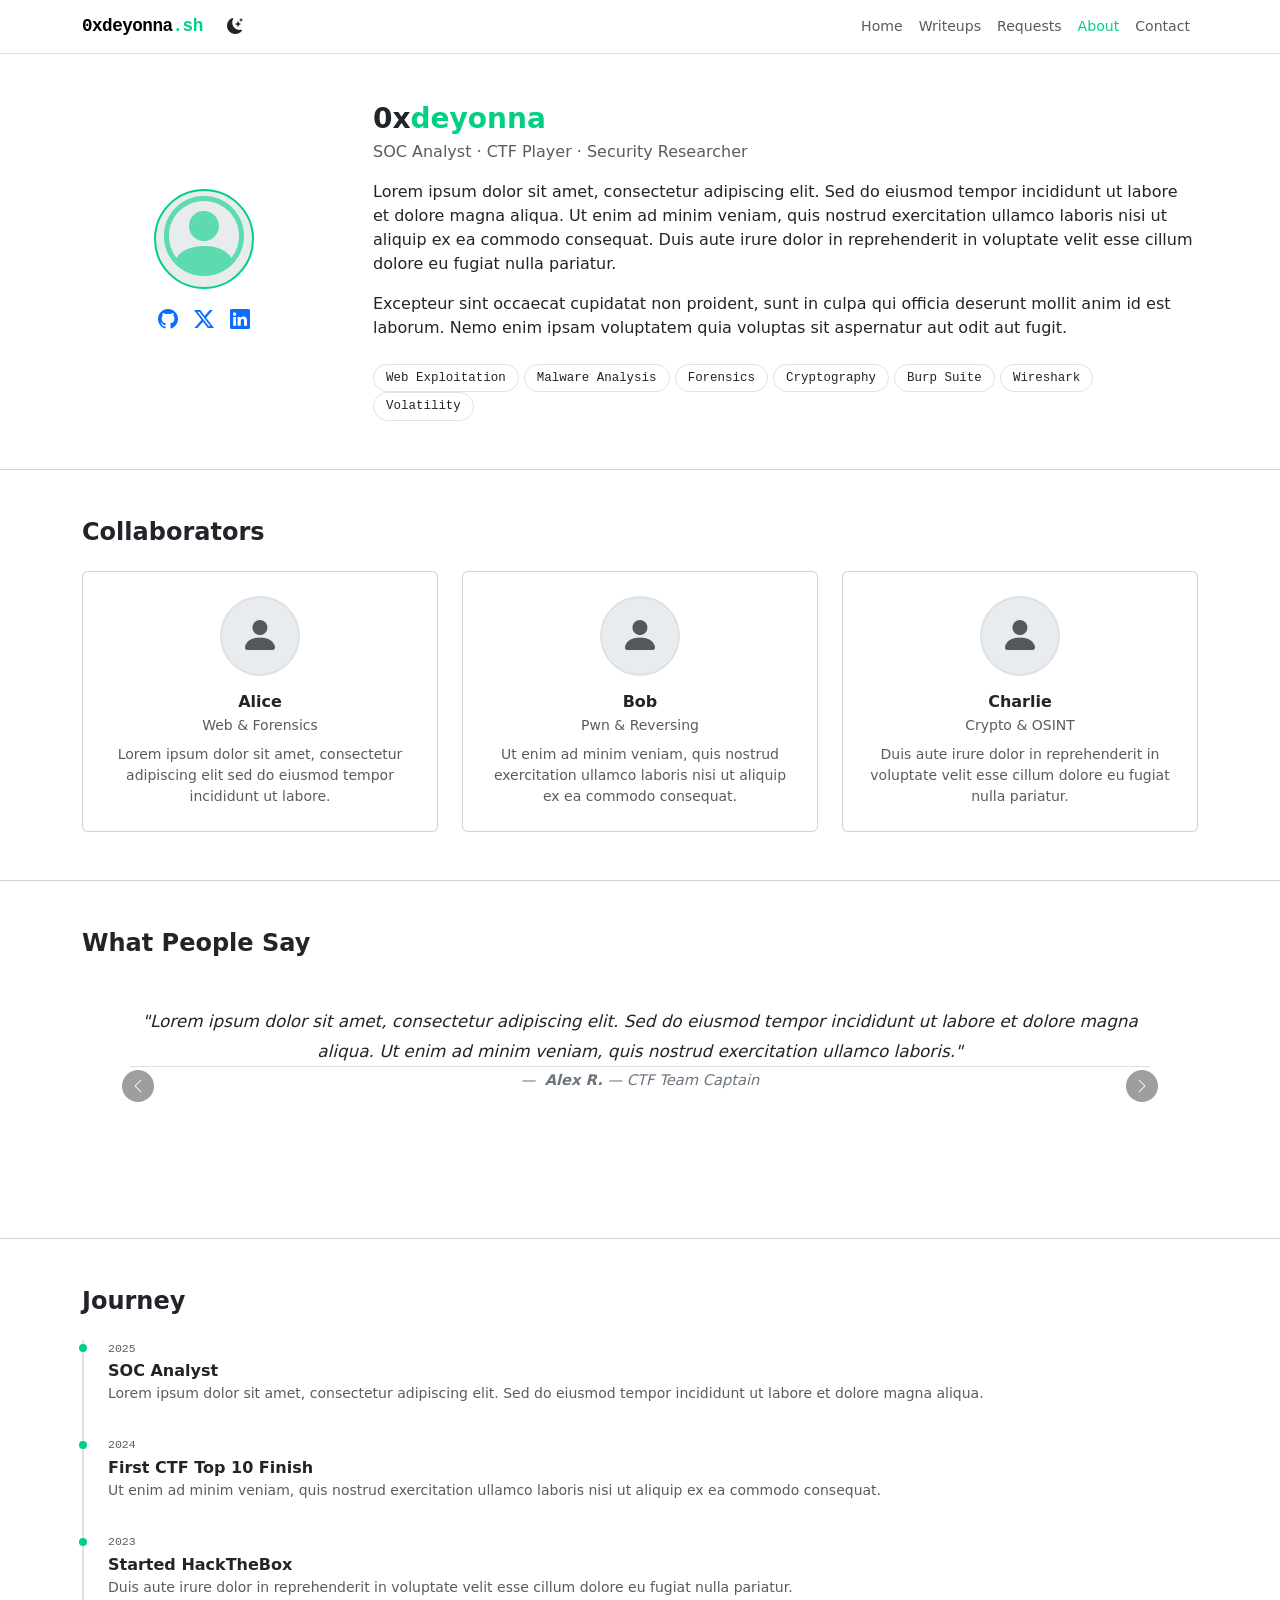
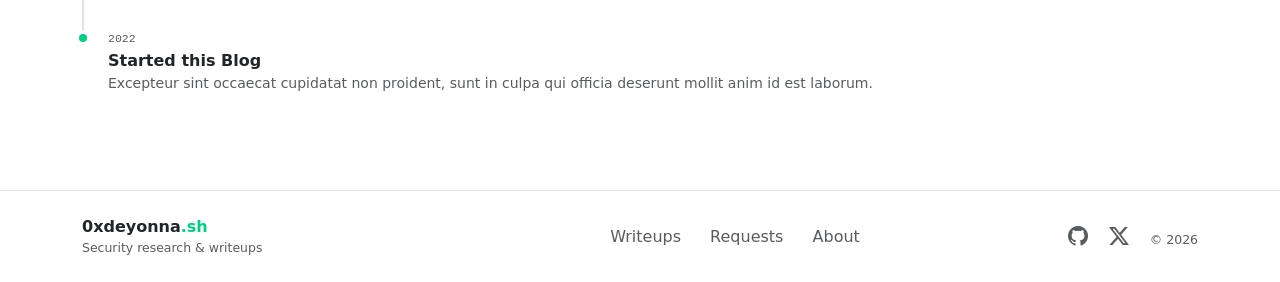
==== about.html @ a7435c8e "added about page" ====
<!DOCTYPE html>
<html lang="en">
<head>
    <meta name="viewport" content="width=device-width, initial-scale=1.0">
    <meta name="description" content="0xdeyonna — A personal cybersecurity blog covering web, pwn, crypto, forensics, and more.">
    <meta name="author" content="Deyonna">
    <meta name="keywords" content="CTF, writeups, cybersecurity, hacking, web exploitation, binary exploitation">
    <meta charset="UTF-8">

    <title>0xdeyonna</title>

    <!-- Bootstrap 5.3 CSS -->
    <link href="https://cdn.jsdelivr.net/npm/bootstrap@5.3.3/dist/css/bootstrap.min.css" rel="stylesheet">
    <!-- Bootstrap Icons -->
    <link rel="stylesheet" href="https://cdn.jsdelivr.net/npm/bootstrap-icons@1.11.3/font/bootstrap-icons.min.css">
    <!-- Custom CSS -->
    <link rel="stylesheet" href="css/common.css">
    <link rel="stylesheet" href="css/style.css">
    <link rel="stylesheet" href="css/contact.css">
    <link rel="stylesheet" href="css/about.css">
    <script src="https://cdn.jsdelivr.net/npm/bootstrap@5.3.3/dist/js/bootstrap.bundle.min.js" defer></script>
    <!-- jQuery -->
    <script src="https://ajax.googleapis.com/ajax/libs/jquery/3.7.1/jquery.min.js" defer></script>
    <!-- Custom JS -->
  <script src="js/theme.js"      defer></script>
  <script src="js/components.js" defer></script>
</head>
<body class="d-flex flex-column min-vh-100">

  <div id="navbar-placeholder"></div>

  <main id="main-content" class="flex-grow-1">

    <!-- ── Bio section ──────────────────────────────────────────── -->
    <section id="bio" class="py-5" aria-labelledby="bio-heading">
      <div class="container">
        <div class="row align-items-center g-5">

          <div class="col-lg-3 text-center">
            <div class="avatar-wrap mx-auto mb-3">
              <i class="bi bi-person-circle" aria-hidden="true"
                 style="font-size:5rem; opacity:.6;"></i>
            </div>
            <!-- Social links -->
            <div class="d-flex justify-content-center gap-3">
              <a href="https://github.com/"
                 target="_blank" rel="noopener noreferrer"
                 aria-label="GitHub profile (opens in new tab)"
                 class="social-icon" title="GitHub">
                <i class="bi bi-github fs-5" aria-hidden="true"></i>
              </a>
              <a href="https://twitter.com/"
                 target="_blank" rel="noopener noreferrer"
                 aria-label="Twitter / X profile (opens in new tab)"
                 class="social-icon" title="Twitter / X">
                <i class="bi bi-twitter-x fs-5" aria-hidden="true"></i>
              </a>
              <a href="https://linkedin.com/"
                 target="_blank" rel="noopener noreferrer"
                 aria-label="LinkedIn profile (opens in new tab)"
                 class="social-icon" title="LinkedIn">
                <i class="bi bi-linkedin fs-5" aria-hidden="true"></i>
              </a>
            </div>
          </div>

          <div class="col-lg-9">
            <h1 id="bio-heading" class="h3 fw-bold mb-1">
              0x<span class="accent">deyonna</span>
            </h1>
            <p class="text-muted mb-3">SOC Analyst · CTF Player · Security Researcher</p>
            <p class="mb-3">
              Lorem ipsum dolor sit amet, consectetur adipiscing elit. Sed do eiusmod
              tempor incididunt ut labore et dolore magna aliqua. Ut enim ad minim veniam,
              quis nostrud exercitation ullamco laboris nisi ut aliquip ex ea commodo
              consequat. Duis aute irure dolor in reprehenderit in voluptate velit esse
              cillum dolore eu fugiat nulla pariatur.
            </p>
            <p class="mb-4">
              Excepteur sint occaecat cupidatat non proident, sunt in culpa qui officia
              deserunt mollit anim id est laborum. Nemo enim ipsam voluptatem quia voluptas
              sit aspernatur aut odit aut fugit.
            </p>

            <!-- Skill chips -->
            <div role="list" aria-label="Skills and tools">
              <span class="skill-chip" role="listitem">Web Exploitation</span>
              <span class="skill-chip" role="listitem">Malware Analysis</span>
              <span class="skill-chip" role="listitem">Forensics</span>
              <span class="skill-chip" role="listitem">Cryptography</span>
              <span class="skill-chip" role="listitem">Burp Suite</span>
              <span class="skill-chip" role="listitem">Wireshark</span>
              <span class="skill-chip" role="listitem">Volatility</span>
            </div>
          </div>

        </div>
      </div>
    </section>

    <!-- ── Team / Collaborators ──────────────────────────────────── -->
    <section id="team" class="py-5" aria-labelledby="team-heading">
      <div class="container">
        <h2 id="team-heading" class="h4 fw-bold mb-4">Collaborators</h2>

        <div class="row g-4">

          <!-- Card 1 -->
          <div class="col-12 col-sm-6 col-lg-4">
            <article class="team-card card h-100 text-center p-4"
                     aria-label="Team member: Alice">
              <div class="team-avatar mx-auto mb-3">
                <i class="bi bi-person-fill" aria-hidden="true"
                   style="font-size:2.5rem;"></i>
              </div>
              <h3 class="h6 fw-bold mb-1">Alice</h3>
              <p class="text-muted small mb-2">Web &amp; Forensics</p>
              <p class="text-muted small mb-0">
                Lorem ipsum dolor sit amet, consectetur adipiscing elit sed do eiusmod
                tempor incididunt ut labore.
              </p>
            </article>
          </div>

          <!-- Card 2 -->
          <div class="col-12 col-sm-6 col-lg-4">
            <article class="team-card card h-100 text-center p-4"
                     aria-label="Team member: Bob">
              <div class="team-avatar mx-auto mb-3">
                <i class="bi bi-person-fill" aria-hidden="true"
                   style="font-size:2.5rem;"></i>
              </div>
              <h3 class="h6 fw-bold mb-1">Bob</h3>
              <p class="text-muted small mb-2">Pwn &amp; Reversing</p>
              <p class="text-muted small mb-0">
                Ut enim ad minim veniam, quis nostrud exercitation ullamco laboris nisi
                ut aliquip ex ea commodo consequat.
              </p>
            </article>
          </div>

          <!-- Card 3 -->
          <div class="col-12 col-sm-6 col-lg-4">
            <article class="team-card card h-100 text-center p-4"
                     aria-label="Team member: Charlie">
              <div class="team-avatar mx-auto mb-3">
                <i class="bi bi-person-fill" aria-hidden="true"
                   style="font-size:2.5rem;"></i>
              </div>
              <h3 class="h6 fw-bold mb-1">Charlie</h3>
              <p class="text-muted small mb-2">Crypto &amp; OSINT</p>
              <p class="text-muted small mb-0">
                Duis aute irure dolor in reprehenderit in voluptate velit esse cillum
                dolore eu fugiat nulla pariatur.
              </p>
            </article>
          </div>

        </div>
      </div>
    </section>

    <!-- ── Testimonials carousel ─────────────────────────────────── -->
    <section id="testimonials" class="py-5" aria-labelledby="testimonials-heading">
      <div class="container">
        <h2 id="testimonials-heading" class="h4 fw-bold mb-4">What People Say</h2>

        <div id="testimonialCarousel"
             class="carousel slide testimonial-carousel"
             data-bs-ride="carousel"
             aria-label="Testimonials carousel">

          <div class="carousel-inner">

            <div class="carousel-item active">
              <blockquote class="testimonial-slide text-center px-md-5">
                <p class="testimonial-text mb-3">
                  "Lorem ipsum dolor sit amet, consectetur adipiscing elit. Sed do
                  eiusmod tempor incididunt ut labore et dolore magna aliqua. Ut enim
                  ad minim veniam, quis nostrud exercitation ullamco laboris."
                </p>
                <footer class="blockquote-footer">
                  <strong>Alex R.</strong>
                  <cite title="Title"> — CTF Team Captain</cite>
                </footer>
              </blockquote>
            </div>

            <div class="carousel-item">
              <blockquote class="testimonial-slide text-center px-md-5">
                <p class="testimonial-text mb-3">
                  "Duis aute irure dolor in reprehenderit in voluptate velit esse cillum
                  dolore eu fugiat nulla pariatur. Excepteur sint occaecat cupidatat non
                  proident, sunt in culpa qui officia deserunt mollit anim."
                </p>
                <footer class="blockquote-footer">
                  <strong>Morgan T.</strong>
                  <cite title="Title"> — Security Researcher</cite>
                </footer>
              </blockquote>
            </div>

            <div class="carousel-item">
              <blockquote class="testimonial-slide text-center px-md-5">
                <p class="testimonial-text mb-3">
                  "Nemo enim ipsam voluptatem quia voluptas sit aspernatur aut odit aut
                  fugit, sed quia consequuntur magni dolores eos qui ratione voluptatem
                  sequi nesciunt."
                </p>
                <footer class="blockquote-footer">
                  <strong>Jamie K.</strong>
                  <cite title="Title"> — SOC Analyst</cite>
                </footer>
              </blockquote>
            </div>

          </div>

          <!-- Controls -->
          <button class="carousel-control-prev"
                  type="button"
                  data-bs-target="#testimonialCarousel"
                  data-bs-slide="prev"
                  aria-label="Previous testimonial">
            <span class="carousel-control-prev-icon" aria-hidden="true"></span>
          </button>
          <button class="carousel-control-next"
                  type="button"
                  data-bs-target="#testimonialCarousel"
                  data-bs-slide="next"
                  aria-label="Next testimonial">
            <span class="carousel-control-next-icon" aria-hidden="true"></span>
          </button>

          <!-- Indicators -->
          <div class="carousel-indicators">
            <button type="button"
                    data-bs-target="#testimonialCarousel"
                    data-bs-slide-to="0"
                    class="active"
                    aria-current="true"
                    aria-label="Go to testimonial 1"></button>
            <button type="button"
                    data-bs-target="#testimonialCarousel"
                    data-bs-slide-to="1"
                    aria-label="Go to testimonial 2"></button>
            <button type="button"
                    data-bs-target="#testimonialCarousel"
                    data-bs-slide-to="2"
                    aria-label="Go to testimonial 3"></button>
          </div>

        </div>
      </div>
    </section>

    <!-- ── Timeline ───────────────────────────────────────────────── -->
    <section id="timeline" class="py-5" aria-labelledby="timeline-heading">
      <div class="container">
        <h2 id="timeline-heading" class="h4 fw-bold mb-4">Journey</h2>

        <ol class="timeline list-unstyled" aria-label="Career and learning timeline">

          <li class="timeline-item">
            <span class="timeline-dot" aria-hidden="true"></span>
            <div class="timeline-date">2025</div>
            <div class="timeline-content">
              <strong>SOC Analyst</strong>
              <p class="text-muted small mb-0">
                Lorem ipsum dolor sit amet, consectetur adipiscing elit. Sed do eiusmod
                tempor incididunt ut labore et dolore magna aliqua.
              </p>
            </div>
          </li>

          <li class="timeline-item">
            <span class="timeline-dot" aria-hidden="true"></span>
            <div class="timeline-date">2024</div>
            <div class="timeline-content">
              <strong>First CTF Top 10 Finish</strong>
              <p class="text-muted small mb-0">
                Ut enim ad minim veniam, quis nostrud exercitation ullamco laboris nisi
                ut aliquip ex ea commodo consequat.
              </p>
            </div>
          </li>

          <li class="timeline-item">
            <span class="timeline-dot" aria-hidden="true"></span>
            <div class="timeline-date">2023</div>
            <div class="timeline-content">
              <strong>Started HackTheBox</strong>
              <p class="text-muted small mb-0">
                Duis aute irure dolor in reprehenderit in voluptate velit esse cillum
                dolore eu fugiat nulla pariatur.
              </p>
            </div>
          </li>

          <li class="timeline-item">
            <span class="timeline-dot" aria-hidden="true"></span>
            <div class="timeline-date">2022</div>
            <div class="timeline-content">
              <strong>Started this Blog</strong>
              <p class="text-muted small mb-0">
                Excepteur sint occaecat cupidatat non proident, sunt in culpa qui
                officia deserunt mollit anim id est laborum.
              </p>
            </div>
          </li>

        </ol>
      </div>
    </section>

  </main>

  <div id="footer-placeholder"></div>

</body>
</html>
---- css/common.css ----
/* ── CSS Variables ───────────────────────────────────────────── */
:root {
  --accent:     #00d084;
  --accent-dim: rgba(0, 208, 132, 0.12);
  --font-mono:  'Courier New', Courier, monospace;
}

/* ── Accent utility ──────────────────────────────────────────── */
.accent { color: var(--accent); }

/* ── Navbar ──────────────────────────────────────────────────── */
.navbar {
  border-bottom: 1px solid var(--bs-border-color);
  backdrop-filter: blur(6px);
}

.navbar-brand {
  font-family: var(--font-mono);
  font-weight: 700;
  font-size:   1.1rem;
  letter-spacing: -.5px;
}

.navbar-brand span { color: var(--accent); }

.nav-link {
  font-size:  .88rem;
  font-weight: 500;
  transition: color .15s;
}

.nav-link:hover,
.nav-link.active { color: var(--accent) !important; }

#dark-mode-toggle {
  font-size:   1rem;
  line-height: 1;
  border:      none;
  background:  transparent;
  color:       var(--bs-body-color);
  transition:  color .15s;
}

#dark-mode-toggle:hover { color: var(--accent); }

/* ── Footer ──────────────────────────────────────────────────── */
footer { border-top: 1px solid var(--bs-border-color); }

.footer-link {
  color:           var(--bs-secondary-color);
  text-decoration: none;
  transition:      color .15s;
}

.footer-link:hover { color: var(--accent); }
---- css/style.css ----
#hero {
  padding-top:    5rem;
  padding-bottom: 2.5rem;
}

#hero h1 {
  font-size:      clamp(1.8rem, 5vw, 2.8rem);
  font-weight:    800;
  letter-spacing: -.04em;
  line-height:    1.15;
}

.hero-lead {
  max-width:  560px;
  color:      var(--bs-secondary-color);
  font-size:  .9375rem;
}

/* ── CTFtime section ───────────────────────────────────────────── */

.ctf-card .card-title a {
  text-decoration: none;
  font-weight:     600;
  color:           var(--bs-body-color);
}

.ctf-card .card-title a:hover { color: var(--accent); }

.ctf-card .badge {
  font-size:   .68rem;
  font-family: var(--font-mono);
}

/* ── Latest Activity section ───────────────────────────────────── */

.activity-item {
  display:      flex;
  align-items:  flex-start;
  gap:          .75rem;
  padding:      .75rem 0;
  border-bottom: 1px solid var(--bs-border-color-translucent);
}

.activity-item:last-child { border-bottom: none; }

.activity-dot {
  width:  10px;
  height: 10px;
  border-radius: 50%;
  background-color: var(--accent);
  flex-shrink: 0;
  margin-top:  .45rem;
}
---- css/contact.css ----
/* ── Social / contact links ─────────────────────────────────────
   Bootstrap has no built-in "social card link" component, so this
   is fully custom. Border-radius uses Bootstrap's own --bs-border-radius-lg
   so it stays in sync with the rest of the theme.                  */
.contact-link {
  display:         flex;
  align-items:     center;
  padding:         .9rem 1rem;
  border:          1px solid var(--bs-border-color);
  border-radius:   var(--bs-border-radius-lg);
  text-decoration: none;
  color:           var(--bs-body-color);
  transition:      border-color .15s, color .15s;
}

.contact-link:hover {
  border-color: var(--accent);
  color:        var(--accent);
}

/* ── Form controls ──────────────────────────────────────────────
   Bootstrap already sets border, background, padding, and base
   transition on .form-control. We only override:
     1. font-size — intentionally smaller than Bootstrap's 1rem
     2. border-radius — rounder than Bootstrap's default 0.375rem
     3. focus ring — swap Bootstrap's blue for the site accent      */
.contact-form .form-control {
  font-size:    .875rem;
  border-radius: var(--bs-border-radius-lg);
}

.contact-form .form-control:focus {
  border-color: var(--accent);
  box-shadow:   0 0 0 3px rgba(0, 208, 132, .15);
}

/* ── Accent button ──────────────────────────────────────────────
   Bootstrap has no green accent variant — .btn-success is a
   different shade. This is a fully custom variant.                 */
.btn-accent {
  background:    var(--accent);
  color:         #000;
  border:        none;
  font-weight:   600;
  border-radius: var(--bs-border-radius-lg);
  transition:    opacity .15s, transform .1s;
}

.btn-accent:hover,
.btn-accent:focus {
  opacity:   .85;
  color:     #000;
  transform: translateY(-1px);
}
/* ── Google Maps embed ─────────────────────────────────────────── */
#maps-section {
  padding:    2.5rem 0;
  border-top: 1px solid var(--bs-border-color-translucent);
}

.map-wrapper {
  border-radius: var(--radius);
  overflow:      hidden;
  border:        1px solid var(--bs-border-color);
}

.map-wrapper iframe {
  display: block;
  width:   100%;
  height:  320px;
}

/* ── Confirmation modal ─────────────────────────────────────────
   Bootstrap handles the modal shell. These rules only touch things
   Bootstrap doesn't style: accent-colored title, divider rows in
   the summary, and the mono uppercase label style.                 */
#confirmModal .modal-title {
  color: var(--accent);
}

.confirm-detail {
  font-size:     .875rem;
  padding:       .5rem 0;
  border-bottom: 1px solid var(--bs-border-color-translucent);
}

.confirm-detail:last-child { border-bottom: none; }

.confirm-label {
  font-family:    var(--font-mono);
  font-size:      .7rem;
  text-transform: uppercase;
  letter-spacing: .07em;
  color:          var(--bs-secondary-color);
}
---- css/about.css ----
#about-header {
  padding: 4rem 0 2rem;
  border-bottom: 1px solid var(--bs-border-color-translucent);
}

/* ── Bio section ───────────────────────────────────────────────── */
#bio { padding: 3rem 0; }

.avatar-wrap {
  width:         100px;
  height:        100px;
  border-radius: 50%;
  background-color: var(--bs-secondary-bg);
  border:        2px solid var(--accent);
  display:       flex;
  align-items:   center;
  justify-content: center;
  font-size:     2.5rem;
  color:         var(--accent);
  flex-shrink:   0;
}

/* ── Skills chips ──────────────────────────────────────────────── */
#skills {
  padding:    2.5rem 0;
  border-top: 1px solid var(--bs-border-color-translucent);
}

.skill-chip {
  display:       inline-block;
  padding:       .25rem .75rem;
  border:        1px solid var(--bs-border-color);
  border-radius: 2rem;
  font-size:     .78rem;
  font-family:   var(--font-mono);
  transition:    border-color var(--transition), color var(--transition);
}

.skill-chip:hover {
  border-color: var(--accent);
  color:        var(--accent);
}

/* ── Team grid cards ───────────────────────────────────────────── */
#team {
  padding:    2.5rem 0;
  border-top: 1px solid var(--bs-border-color-translucent);
}

.team-card {
  text-align: center;
  padding:    1.5rem;
}

.team-avatar {
  width:         80px;
  height:        80px;
  border-radius: 50%;
  background-color: var(--bs-secondary-bg);
  border:        2px solid var(--bs-border-color);
  display:       flex;
  align-items:   center;
  justify-content: center;
  font-size:     2rem;
  color:         var(--bs-secondary-color);
  margin:        0 auto 1rem;
  transition:    border-color var(--transition);
}

.team-card:hover .team-avatar { border-color: var(--accent); }

.team-role {
  font-size:   .8rem;
  font-family: var(--font-mono);
  color:       var(--accent);
}

/* ── Carousel ──────────────────────────────────────────────────── */
#testimonials {
  padding:    2.5rem 0;
  border-top: 1px solid var(--bs-border-color-translucent);
}

.carousel-item blockquote {
  font-size:   1.05rem;
  font-style:  italic;
  line-height: 1.8;
}

.carousel-item .cite {
  font-size:   .8rem;
  font-family: var(--font-mono);
  color:       var(--accent);
}

.carousel-control-prev,
.carousel-control-next {
  width:   10%;
  opacity: 0.85;
}

.carousel-control-prev-icon,
.carousel-control-next-icon {
  background-color: rgba(0, 0, 0, 0.45);
  border-radius:    50%;
  padding:          1rem;
  background-size:  50%;
}

.carousel-control-prev:hover .carousel-control-prev-icon,
.carousel-control-next:hover .carousel-control-next-icon {
  background-color: var(--accent);
}

.testimonial-carousel {
  padding-bottom: 2.5rem;
}

.testimonial-slide {
  padding: 1.5rem 2rem;
}

.testimonial-text {
  font-size:   1.05rem;
  font-style:  italic;
  line-height: 1.8;
}

/* ── Timeline ──────────────────────────────────────────────────── */
#timeline {
  padding:    2.5rem 0;
  border-top: 1px solid var(--bs-border-color-translucent);
}

.timeline-item {
  position:     relative;
  padding-left: 1.5rem;
  padding-bottom: 2rem;
  border-left:  2px solid var(--bs-border-color);
}

.timeline-item:last-child { border-left-color: transparent; }

.timeline-dot {
  position:         absolute;
  left:             -5px;
  top:              .3rem;
  width:            8px;
  height:           8px;
  border-radius:    50%;
  background-color: var(--accent);
}

.timeline-date {
  font-size:   .72rem;
  font-family: var(--font-mono);
  color:       var(--bs-secondary-color);
  margin-bottom: .15rem;
}
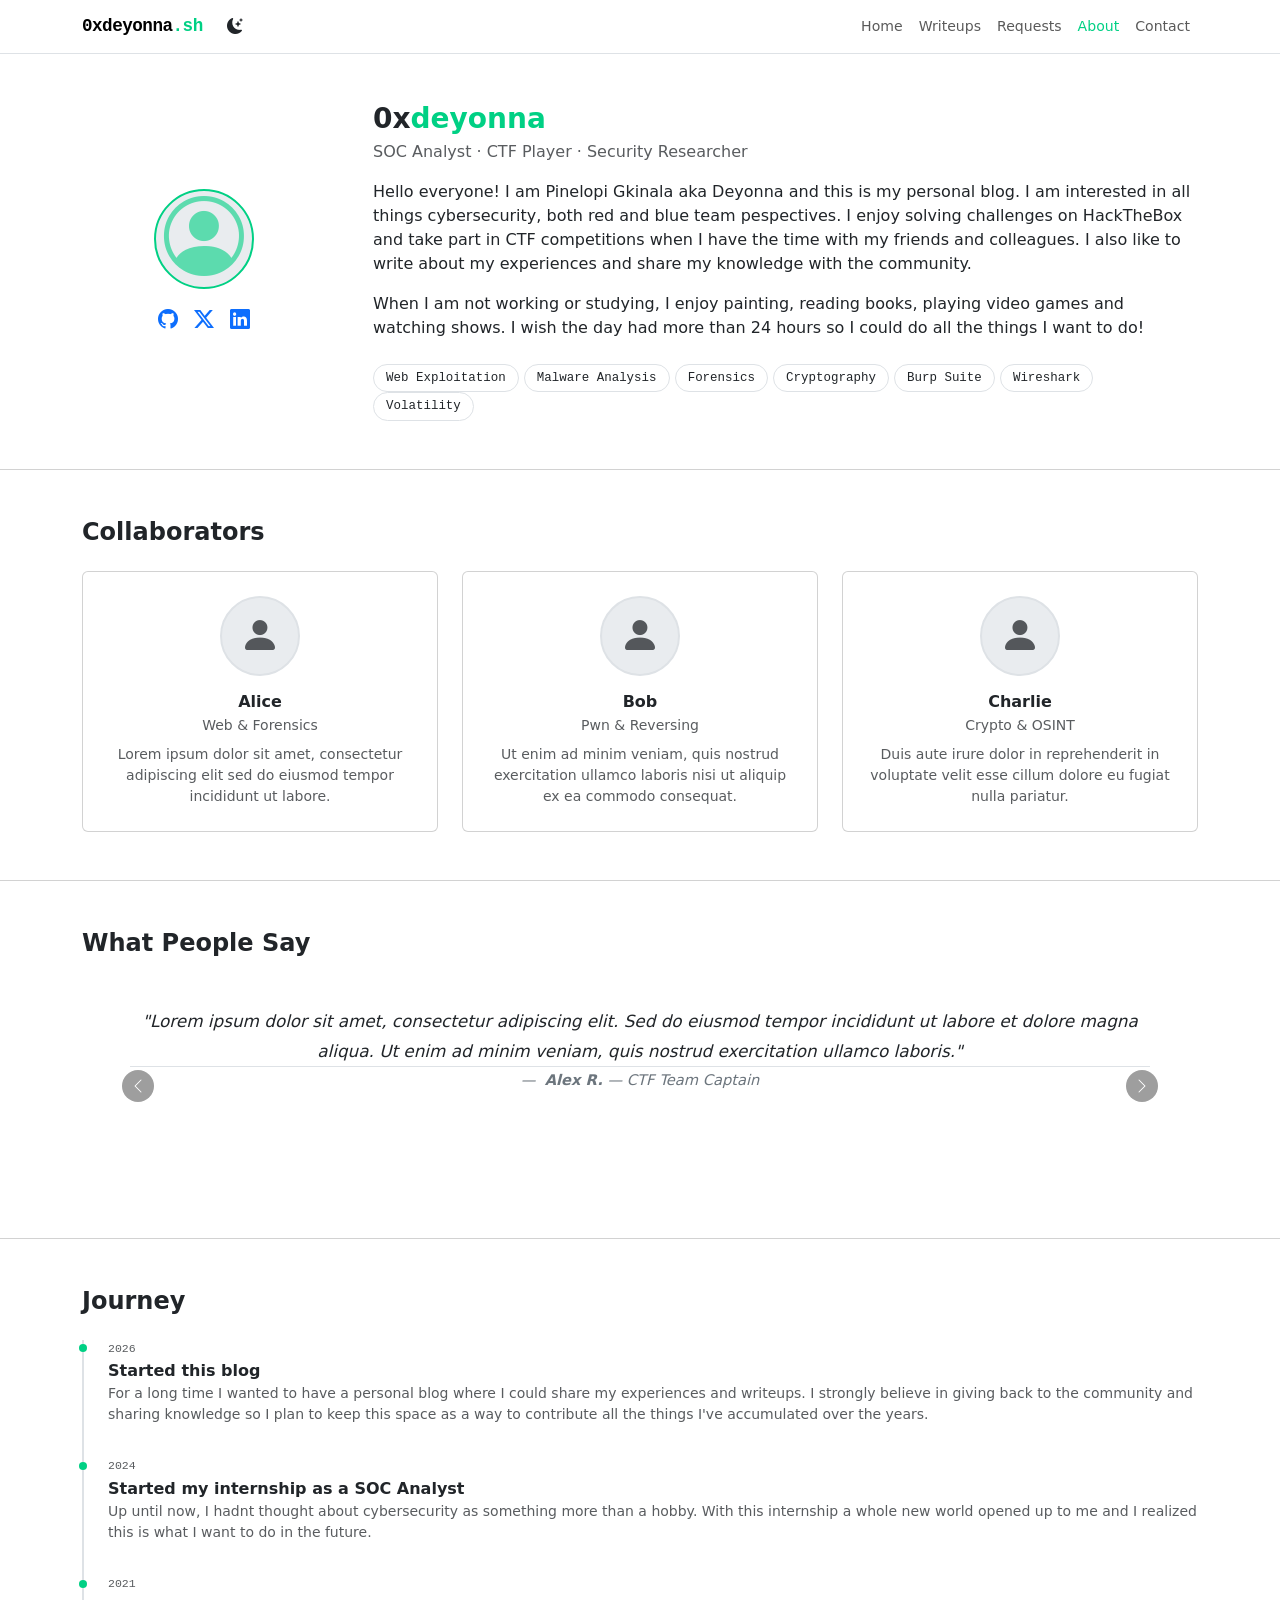
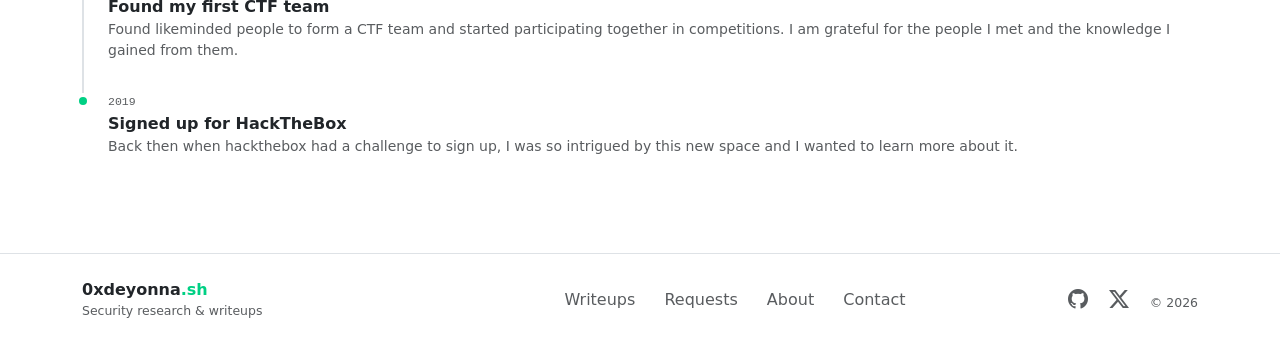
==== commit 498e58ab: "fixed text and links" ====
--- a/about.html
+++ b/about.html
@@ -7,16 +7,16 @@
     <meta name="keywords" content="CTF, writeups, cybersecurity, hacking, web exploitation, binary exploitation">
     <meta charset="UTF-8">
 
-    <title>0xdeyonna</title>
-
+    <title>About | 0xdeyonna</title>
+
+    <!-- Theme restore: inline so it runs before Bootstrap CSS paints -->
+    <script>document.documentElement.setAttribute('data-bs-theme', localStorage.getItem('theme') || 'light');</script>
     <!-- Bootstrap 5.3 CSS -->
     <link href="https://cdn.jsdelivr.net/npm/bootstrap@5.3.3/dist/css/bootstrap.min.css" rel="stylesheet">
     <!-- Bootstrap Icons -->
     <link rel="stylesheet" href="https://cdn.jsdelivr.net/npm/bootstrap-icons@1.11.3/font/bootstrap-icons.min.css">
     <!-- Custom CSS -->
     <link rel="stylesheet" href="css/common.css">
-    <link rel="stylesheet" href="css/style.css">
-    <link rel="stylesheet" href="css/contact.css">
     <link rel="stylesheet" href="css/about.css">
     <script src="https://cdn.jsdelivr.net/npm/bootstrap@5.3.3/dist/js/bootstrap.bundle.min.js" defer></script>
     <!-- jQuery -->
@@ -43,7 +43,7 @@
             </div>
             <!-- Social links -->
             <div class="d-flex justify-content-center gap-3">
-              <a href="https://github.com/"
+              <a href="https://github.com/Deyonna"
                  target="_blank" rel="noopener noreferrer"
                  aria-label="GitHub profile (opens in new tab)"
                  class="social-icon" title="GitHub">
@@ -55,7 +55,7 @@
                  class="social-icon" title="Twitter / X">
                 <i class="bi bi-twitter-x fs-5" aria-hidden="true"></i>
               </a>
-              <a href="https://linkedin.com/"
+              <a href="https://www.linkedin.com/in/pgkinala"
                  target="_blank" rel="noopener noreferrer"
                  aria-label="LinkedIn profile (opens in new tab)"
                  class="social-icon" title="LinkedIn">
@@ -70,16 +70,15 @@
             </h1>
             <p class="text-muted mb-3">SOC Analyst · CTF Player · Security Researcher</p>
             <p class="mb-3">
-              Lorem ipsum dolor sit amet, consectetur adipiscing elit. Sed do eiusmod
-              tempor incididunt ut labore et dolore magna aliqua. Ut enim ad minim veniam,
-              quis nostrud exercitation ullamco laboris nisi ut aliquip ex ea commodo
-              consequat. Duis aute irure dolor in reprehenderit in voluptate velit esse
-              cillum dolore eu fugiat nulla pariatur.
+              Hello everyone! I am Pinelopi Gkinala aka Deyonna and this is my personal blog. 
+              I am interested in all things cybersecurity, both red and blue team pespectives. 
+              I enjoy solving challenges on HackTheBox and take part in CTF competitions when I have the time with
+              my friends and colleagues. I also like to write about my experiences and share my knowledge with the community.
+               
             </p>
             <p class="mb-4">
-              Excepteur sint occaecat cupidatat non proident, sunt in culpa qui officia
-              deserunt mollit anim id est laborum. Nemo enim ipsam voluptatem quia voluptas
-              sit aspernatur aut odit aut fugit.
+              When I am not working or studying, I enjoy painting, reading books, playing video games and watching shows.
+              I wish the day had more than 24 hours so I could do all the things I want to do!
             </p>
 
             <!-- Skill chips -->
@@ -263,12 +262,11 @@
 
           <li class="timeline-item">
             <span class="timeline-dot" aria-hidden="true"></span>
-            <div class="timeline-date">2025</div>
+            <div class="timeline-date">2026</div>
             <div class="timeline-content">
-              <strong>SOC Analyst</strong>
-              <p class="text-muted small mb-0">
-                Lorem ipsum dolor sit amet, consectetur adipiscing elit. Sed do eiusmod
-                tempor incididunt ut labore et dolore magna aliqua.
+              <strong>Started this blog</strong>
+              <p class="text-muted small mb-0">
+                For a long time I wanted to have a personal blog where I could share my experiences and writeups. I strongly believe in giving back to the community and sharing knowledge so I plan to keep this space as a way to contribute all the things I've accumulated over the years.
               </p>
             </div>
           </li>
@@ -277,34 +275,31 @@
             <span class="timeline-dot" aria-hidden="true"></span>
             <div class="timeline-date">2024</div>
             <div class="timeline-content">
-              <strong>First CTF Top 10 Finish</strong>
-              <p class="text-muted small mb-0">
-                Ut enim ad minim veniam, quis nostrud exercitation ullamco laboris nisi
-                ut aliquip ex ea commodo consequat.
+              <strong>Started my internship as a SOC Analyst</strong>
+              <p class="text-muted small mb-0">
+                Up until now, I hadnt thought about cybersecurity as something more than a hobby. With this internship a whole new world opened up to me and I realized this is what I want to do in the future. 
               </p>
             </div>
           </li>
 
           <li class="timeline-item">
             <span class="timeline-dot" aria-hidden="true"></span>
-            <div class="timeline-date">2023</div>
+            <div class="timeline-date">2021</div>
             <div class="timeline-content">
-              <strong>Started HackTheBox</strong>
-              <p class="text-muted small mb-0">
-                Duis aute irure dolor in reprehenderit in voluptate velit esse cillum
-                dolore eu fugiat nulla pariatur.
+              <strong>Found my first CTF team</strong>
+              <p class="text-muted small mb-0">
+                Found likeminded people to form a CTF team and started participating together in competitions. I am grateful for the people I met and the knowledge I gained from them.
               </p>
             </div>
           </li>
 
           <li class="timeline-item">
             <span class="timeline-dot" aria-hidden="true"></span>
-            <div class="timeline-date">2022</div>
+            <div class="timeline-date">2019</div>
             <div class="timeline-content">
-              <strong>Started this Blog</strong>
-              <p class="text-muted small mb-0">
-                Excepteur sint occaecat cupidatat non proident, sunt in culpa qui
-                officia deserunt mollit anim id est laborum.
+              <strong>Signed up for HackTheBox</strong>
+              <p class="text-muted small mb-0">
+                Back then when hackthebox had a challenge to sign up, I was so intrigued by this new space and I wanted to learn more about it.
               </p>
             </div>
           </li>
--- a/css/common.css
+++ b/css/common.css
@@ -1,8 +1,9 @@
 /* ── CSS Variables ───────────────────────────────────────────── */
 :root {
-  --accent:     #00d084;
-  --accent-dim: rgba(0, 208, 132, 0.12);
-  --font-mono:  'Courier New', Courier, monospace;
+  --accent:      #00d084;
+  --accent-dim:  rgba(0, 208, 132, 0.12);
+  --font-mono:   'Courier New', Courier, monospace;
+  --transition:  .15s;
 }
 
 /* ── Accent utility ──────────────────────────────────────────── */
@@ -53,3 +54,20 @@
 }
 
 .footer-link:hover { color: var(--accent); }
+
+/* ── Accent button (shared across pages) ─────────────────────── */
+.btn-accent {
+  background:    var(--accent);
+  color:         #000;
+  border:        none;
+  font-weight:   600;
+  border-radius: var(--bs-border-radius-lg);
+  transition:    opacity .15s, transform .1s;
+}
+
+.btn-accent:hover,
+.btn-accent:focus {
+  opacity:   .85;
+  color:     #000;
+  transform: translateY(-1px);
+}
--- a/css/about.css
+++ b/css/about.css
@@ -1,8 +1,3 @@
-#about-header {
-  padding: 4rem 0 2rem;
-  border-bottom: 1px solid var(--bs-border-color-translucent);
-}
-
 /* ── Bio section ───────────────────────────────────────────────── */
 #bio { padding: 3rem 0; }
 
@@ -21,11 +16,6 @@
 }
 
 /* ── Skills chips ──────────────────────────────────────────────── */
-#skills {
-  padding:    2.5rem 0;
-  border-top: 1px solid var(--bs-border-color-translucent);
-}
-
 .skill-chip {
   display:       inline-block;
   padding:       .25rem .75rem;
@@ -69,12 +59,6 @@
 
 .team-card:hover .team-avatar { border-color: var(--accent); }
 
-.team-role {
-  font-size:   .8rem;
-  font-family: var(--font-mono);
-  color:       var(--accent);
-}
-
 /* ── Carousel ──────────────────────────────────────────────────── */
 #testimonials {
   padding:    2.5rem 0;
@@ -85,12 +69,6 @@
   font-size:   1.05rem;
   font-style:  italic;
   line-height: 1.8;
-}
-
-.carousel-item .cite {
-  font-size:   .8rem;
-  font-family: var(--font-mono);
-  color:       var(--accent);
 }
 
 .carousel-control-prev,
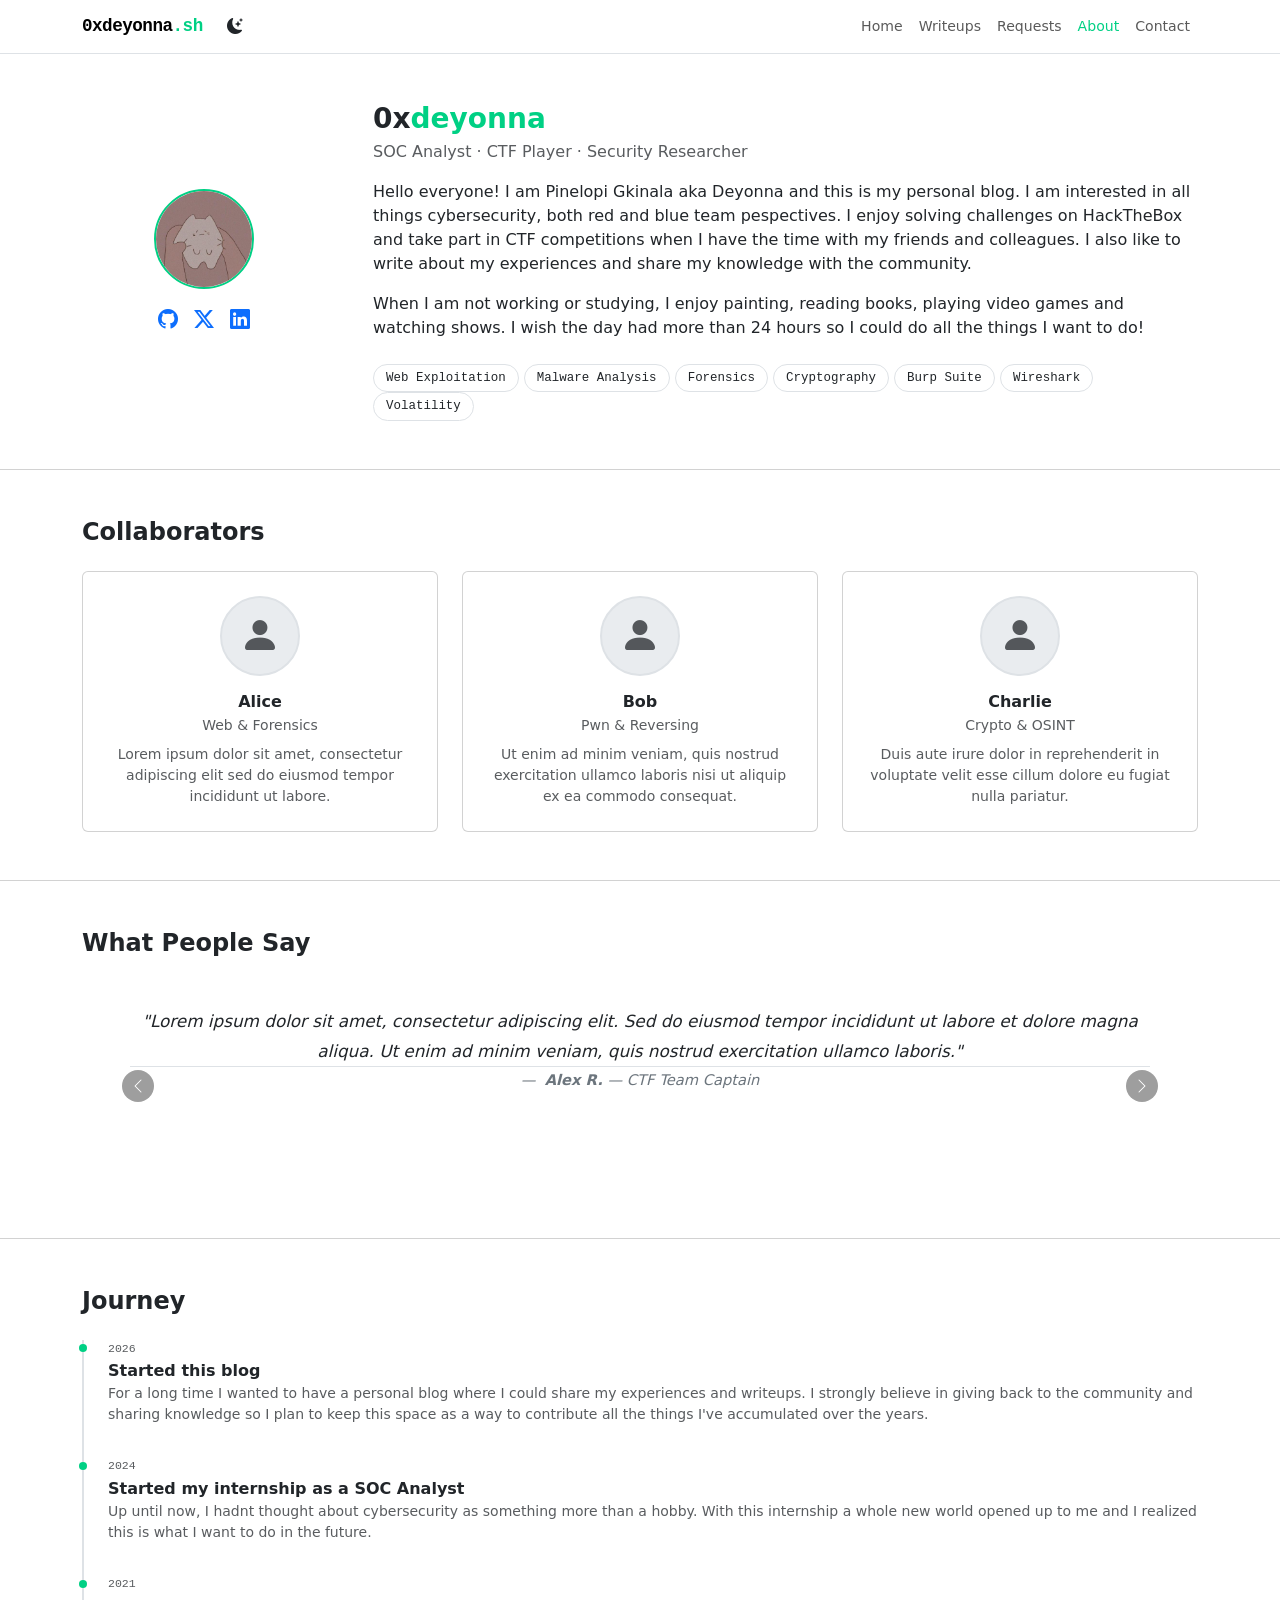
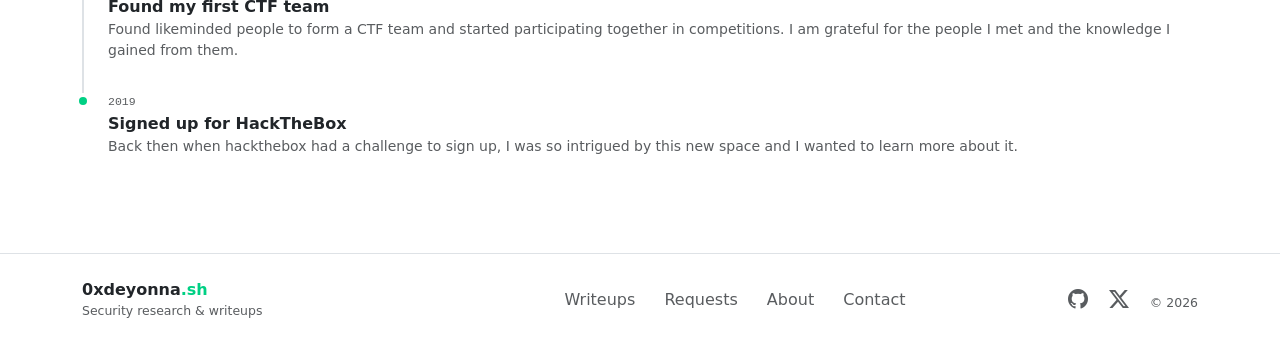
==== commit 6f768c72: "added favicon, svg and avatar" ====
--- a/about.html
+++ b/about.html
@@ -8,6 +8,7 @@
     <meta charset="UTF-8">
 
     <title>About | 0xdeyonna</title>
+    <link rel="icon" type="image/svg+xml" href="assets/favicon.svg">
 
     <!-- Theme restore: inline so it runs before Bootstrap CSS paints -->
     <script>document.documentElement.setAttribute('data-bs-theme', localStorage.getItem('theme') || 'light');</script>
@@ -38,8 +39,7 @@
 
           <div class="col-lg-3 text-center">
             <div class="avatar-wrap mx-auto mb-3">
-              <i class="bi bi-person-circle" aria-hidden="true"
-                 style="font-size:5rem; opacity:.6;"></i>
+              <img src="assets/avatar.png" alt="Deyonna avatar" class="w-100 h-100" style="object-fit:cover;">
             </div>
             <!-- Social links -->
             <div class="d-flex justify-content-center gap-3">
--- a/css/about.css
+++ b/css/about.css
@@ -5,13 +5,8 @@
   width:         100px;
   height:        100px;
   border-radius: 50%;
-  background-color: var(--bs-secondary-bg);
   border:        2px solid var(--accent);
-  display:       flex;
-  align-items:   center;
-  justify-content: center;
-  font-size:     2.5rem;
-  color:         var(--accent);
+  overflow:      hidden;
   flex-shrink:   0;
 }
 
